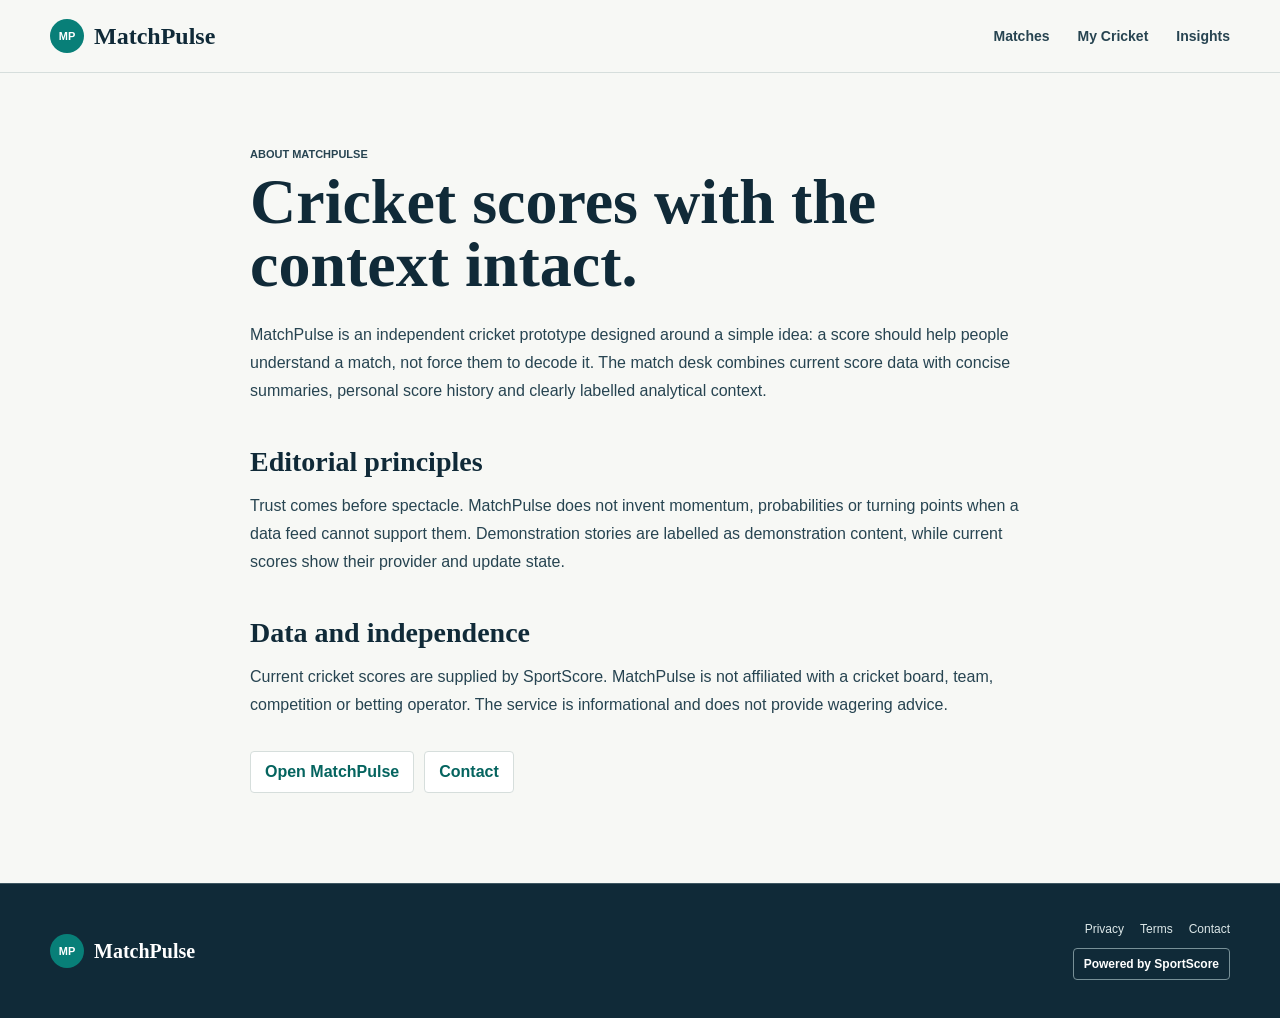
==== about.html @ f9ac2385 "Add retention features and SEO foundation" ====
<!doctype html>
<html lang="en">
<head>
  <meta charset="utf-8">
  <meta name="viewport" content="width=device-width, initial-scale=1">
  <meta name="description" content="Learn why MatchPulse combines cricket scores with concise, evidence-based match context.">
  <meta name="robots" content="index, follow">
  <link rel="canonical" href="https://pnkj2021.github.io/matchpulse/about.html">
  <link rel="icon" href="assets/favicon.svg" type="image/svg+xml">
  <link rel="stylesheet" href="css/style.css">
  <title>About MatchPulse | Cricket Scores With Context</title>
</head>
<body>
  <a class="skip-link" href="#main-content">Skip to main content</a>
  <header class="site-header">
    <div class="header-inner">
      <a class="brand" href="index.html" aria-label="MatchPulse home"><span class="brand-mark" aria-hidden="true">MP</span><span>MatchPulse</span></a>
      <nav class="primary-nav" aria-label="Primary navigation"><a href="index.html#matches">Matches</a><a href="index.html#my-cricket">My Cricket</a><a href="index.html#insights">Insights</a></nav>
    </div>
  </header>
  <main class="legal-main" id="main-content">
    <p class="eyebrow">About MatchPulse</p>
    <h1>Cricket scores with the context intact.</h1>
    <p>MatchPulse is an independent cricket prototype designed around a simple idea: a score should help people understand a match, not force them to decode it. The match desk combines current score data with concise summaries, personal score history and clearly labelled analytical context.</p>
    <h2>Editorial principles</h2>
    <p>Trust comes before spectacle. MatchPulse does not invent momentum, probabilities or turning points when a data feed cannot support them. Demonstration stories are labelled as demonstration content, while current scores show their provider and update state.</p>
    <h2>Data and independence</h2>
    <p>Current cricket scores are supplied by SportScore. MatchPulse is not affiliated with a cricket board, team, competition or betting operator. The service is informational and does not provide wagering advice.</p>
    <div class="legal-actions"><a href="index.html">Open MatchPulse</a><a href="contact.html">Contact</a></div>
  </main>
  <footer class="site-footer"><a class="brand footer-brand" href="index.html"><span class="brand-mark" aria-hidden="true">MP</span><span>MatchPulse</span></a><div class="footer-copy"><nav class="footer-links" aria-label="Legal and information"><a href="privacy.html">Privacy</a><a href="terms.html">Terms</a><a href="contact.html">Contact</a></nav><a class="sportscore-credit" href="https://sportscore.com/" rel="dofollow">Powered by SportScore</a></div></footer>
</body>
</html>
---- css/style.css ----
:root {
  --navy: #102a38;
  --navy-soft: #274451;
  --teal: #087f78;
  --teal-dark: #05645f;
  --teal-pale: #dff2ef;
  --orange: #f06427;
  --paper: #f7f8f5;
  --white: #ffffff;
  --line: #d6dedc;
  --muted: #66777d;
  --focus: #0b6fba;
  --shadow: 0 12px 36px rgba(16, 42, 56, 0.08);
  font-family: "DM Sans", Arial, sans-serif;
  color: var(--navy);
  background: var(--paper);
  scroll-behavior: smooth;
}

* { box-sizing: border-box; }
html { scroll-padding-top: 88px; }
body { margin: 0; overflow-x: hidden; background: var(--paper); color: var(--navy); }
button, input { font: inherit; }
button, a { -webkit-tap-highlight-color: transparent; }
a { color: inherit; }
button { color: inherit; }
:focus-visible { outline: 3px solid var(--focus); outline-offset: 3px; }
[hidden] { display: none !important; }
.skip-link { position: fixed; top: -80px; left: 16px; z-index: 100; padding: 12px 16px; background: var(--navy); color: white; }
.skip-link:focus { top: 12px; }

.site-header { position: sticky; top: 0; z-index: 20; border-bottom: 1px solid var(--line); background: rgba(247, 248, 245, 0.96); backdrop-filter: blur(14px); }
.header-inner { width: min(1180px, calc(100% - 40px)); min-height: 72px; margin: auto; display: flex; align-items: center; gap: 36px; }
.brand { display: inline-flex; align-items: center; gap: 10px; font-family: "Newsreader", Georgia, serif; font-size: 24px; font-weight: 700; text-decoration: none; white-space: nowrap; }
.brand-mark { display: grid; width: 34px; height: 34px; place-items: center; border-radius: 50%; background: var(--teal); color: white; font-family: "DM Sans", Arial, sans-serif; font-size: 11px; font-weight: 700; }
.primary-nav { display: flex; gap: 28px; margin-left: auto; }
.primary-nav a, .mobile-nav a { color: var(--navy-soft); font-size: 14px; font-weight: 600; text-decoration: none; }
.primary-nav a:hover { color: var(--teal); }
.header-actions { display: flex; align-items: center; gap: 16px; }
.demo-label { display: inline-flex; align-items: center; min-height: 28px; padding: 5px 10px; border: 1px solid #a4b4b2; border-radius: 3px; color: var(--navy-soft); font-size: 11px; font-weight: 700; letter-spacing: 0; text-transform: uppercase; }
.menu-button { display: none; }
.mobile-nav { padding: 0 20px 18px; }
.mobile-nav a { display: block; padding: 10px 0; }

main > section { width: min(1180px, calc(100% - 40px)); margin-inline: auto; }
.match-strip { padding: 58px 0 40px; }
.section-heading { display: flex; align-items: end; justify-content: space-between; gap: 28px; margin-bottom: 24px; }
.compact-heading { align-items: start; }
.eyebrow { margin: 0 0 7px; color: var(--teal-dark); font-size: 11px; font-weight: 700; letter-spacing: 0; text-transform: uppercase; }
h1, h2, h3, p { overflow-wrap: break-word; }
h1, h2, h3 { margin-top: 0; font-family: "Newsreader", Georgia, serif; letter-spacing: 0; }
h1 { max-width: 720px; margin-bottom: 0; font-size: clamp(38px, 5vw, 64px); line-height: 0.98; }
h2 { margin-bottom: 0; font-size: 38px; line-height: 1.05; }
h3 { margin-bottom: 12px; font-size: 25px; line-height: 1.1; }
.section-intro { max-width: 390px; margin: 8px 0 0; color: var(--muted); line-height: 1.65; }
.data-toolbar { display: flex; min-height: 38px; align-items: center; justify-content: space-between; gap: 16px; margin: -8px 0 14px; }
.data-status { margin: 0; color: var(--muted); font-size: 12px; }
.refresh-button { min-height: 36px; padding: 7px 12px; border: 1px solid var(--line); border-radius: 3px; background: var(--white); color: var(--navy); font-weight: 700; cursor: pointer; }
.refresh-button:hover { border-color: var(--teal); color: var(--teal-dark); }
.refresh-button:disabled { cursor: wait; opacity: .58; }

.match-list { display: grid; grid-template-columns: repeat(3, 1fr); gap: 12px; }
.match-card { position: relative; min-width: 0; padding: 18px; border: 1px solid var(--line); border-radius: 6px; background: var(--white); text-align: left; cursor: pointer; transition: border-color 160ms ease, transform 160ms ease; }
.match-card:hover { border-color: var(--teal); transform: translateY(-2px); }
.match-card[aria-current="true"] { border-color: var(--teal); box-shadow: inset 0 -3px var(--teal); }
.card-top { display: flex; align-items: center; justify-content: space-between; gap: 8px; margin-bottom: 18px; }
.card-series { overflow: hidden; color: var(--muted); font-size: 11px; font-weight: 600; text-overflow: ellipsis; white-space: nowrap; }
.mini-status, .status-pill { display: inline-flex; align-items: center; gap: 6px; font-size: 11px; font-weight: 700; text-transform: uppercase; }
.mini-status.live, .status-pill.live { color: #b53d0a; }
.mini-status.live::before, .status-pill.live::before { width: 7px; height: 7px; border-radius: 50%; background: var(--orange); content: ""; }
.mini-status.live::before, .status-pill.live::before { animation: status-pulse 1.8s ease-out infinite; }
.card-teams { display: grid; gap: 10px; }
.card-team { display: flex; align-items: center; justify-content: space-between; gap: 12px; font-size: 14px; font-weight: 700; }
.card-score { font-variant-numeric: tabular-nums; }
.card-result { min-height: 38px; margin: 16px 0 0; color: var(--muted); font-size: 12px; line-height: 1.45; }

.featured { display: grid; grid-template-columns: minmax(0, 2fr) minmax(260px, .72fr); width: 100%; max-width: none; background: var(--navy); color: white; }
.featured-main { min-width: 0; padding: 50px max(36px, calc((100vw - 1180px) / 2)); padding-right: 56px; }
.featured-meta { display: flex; flex-wrap: wrap; align-items: center; gap: 9px; margin-bottom: 36px; color: #c7d2d5; font-size: 12px; }
.scoreboard { display: grid; gap: 26px; }
.score-team { display: grid; grid-template-columns: minmax(120px, 1fr) auto; align-items: baseline; gap: 20px; }
.team-name { font-family: "Newsreader", Georgia, serif; font-size: clamp(30px, 4vw, 48px); font-weight: 600; }
.team-score { font-size: clamp(30px, 4vw, 46px); font-weight: 700; font-variant-numeric: tabular-nums; white-space: nowrap; }
.team-score small { color: #aabcc1; font-size: 14px; font-weight: 500; }
.match-state { margin: 30px 0 5px; color: #e8efef; font-size: 17px; font-weight: 600; }
.demo-note { margin: 0; color: #aabcc1; font-size: 11px; }
.score-actions { display: flex; gap: 10px; margin-top: 30px; }
.primary-button, .secondary-button, .close-button, .share-button { min-height: 44px; padding: 10px 18px; border-radius: 4px; font-weight: 700; cursor: pointer; }
.primary-button { border: 1px solid var(--teal-pale); background: var(--teal-pale); color: var(--navy); }
.secondary-button { border: 1px solid #789097; background: transparent; color: white; }
.secondary-button[aria-pressed="true"] { border-color: var(--teal-pale); background: var(--teal); }
.context-rail { display: flex; flex-direction: column; justify-content: center; padding: 42px; border-left: 1px solid #3a515d; background: #183744; }
.context-rail .eyebrow { color: #75d3ca; }
.pulse-score { display: flex; align-items: baseline; gap: 5px; margin: 16px 0 18px; }
.pulse-score strong { font-family: "Newsreader", Georgia, serif; font-size: 74px; line-height: .8; }
.pulse-score span { color: #aabcc1; font-size: 13px; }
.context-rail h2 { font-size: 25px; }
.context-rail > p:last-child { margin: 14px 0 0; color: #bdcbce; font-size: 14px; line-height: 1.6; }

.catch-up-panel { position: relative; display: grid; grid-template-columns: .65fr 1.35fr auto; align-items: start; gap: 44px; width: 100%; max-width: none; padding: 34px max(36px, calc((100vw - 1180px) / 2)); background: var(--teal-pale); border-bottom: 1px solid #b5dcd7; }
.catch-up-panel h2 { font-size: 30px; }
.catch-up-copy p { margin: 0 0 8px; line-height: 1.55; }
.catch-up-copy strong { color: var(--teal-dark); }
.close-button { border: 1px solid #8aa8a5; background: transparent; }
.share-button { border: 1px solid var(--navy); background: var(--navy); color: white; }
.catch-up-actions { display: grid; min-width: 132px; gap: 8px; }
.action-status { min-height: 18px; color: var(--muted); font-size: 11px; }

.my-cricket-section, .insights-section, .timeline-section, .news-section, .guide-section, .faq-section { padding-block: 76px; }
.my-cricket-section { border-bottom: 1px solid var(--line); }
.followed-teams { display: flex; min-height: 38px; flex-wrap: wrap; gap: 8px; margin: -8px 0 26px; }
.team-follow-chip, .quick-follow-button { min-height: 34px; padding: 6px 10px; border: 1px solid var(--line); border-radius: 3px; background: white; cursor: pointer; }
.team-follow-chip { color: var(--teal-dark); font-weight: 700; }
.team-follow-chip span { margin-left: 6px; color: var(--muted); }
.quick-follow-button:hover, .team-follow-chip:hover { border-color: var(--teal); }
.alert-toggle { display: inline-flex; min-height: 40px; align-items: center; gap: 10px; cursor: pointer; font-weight: 700; }
.alert-toggle input { position: relative; width: 42px; height: 22px; margin: 0; appearance: none; border: 1px solid #91a4a2; border-radius: 11px; background: #dce4e2; cursor: pointer; transition: background 160ms ease; }
.alert-toggle input::before { position: absolute; top: 3px; left: 3px; width: 14px; height: 14px; border-radius: 50%; background: white; box-shadow: 0 1px 3px rgba(16, 42, 56, .24); content: ""; transition: transform 160ms ease; }
.alert-toggle input:checked { border-color: var(--teal); background: var(--teal); }
.alert-toggle input:checked::before { transform: translateX(20px); }
.my-cricket-grid { display: grid; grid-template-columns: 1fr 1fr; gap: 44px; }
.briefing-panel, .since-panel { padding-top: 22px; border-top: 3px solid var(--navy); }
.briefing-panel h3, .since-panel h3 { font-size: 25px; }
.briefing-match { display: grid; width: 100%; grid-template-columns: 1fr auto; gap: 6px 18px; padding: 14px 0; border: 0; border-bottom: 1px solid var(--line); background: transparent; text-align: left; cursor: pointer; }
.briefing-match:hover strong { color: var(--teal-dark); }
.briefing-match strong { font-size: 14px; }
.briefing-match span { color: var(--muted); font-size: 12px; }
.briefing-match .briefing-score { grid-row: 1 / 3; grid-column: 2; align-self: center; color: var(--navy); font-size: 13px; font-weight: 700; }
.personal-empty, .since-copy { color: var(--muted); line-height: 1.65; }
.quick-follow-list { display: flex; flex-wrap: wrap; gap: 8px; margin-top: 16px; }
.since-match { margin: 0 0 8px; font-weight: 700; }
.alert-status { margin: 16px 0 0; }
.insight-grid { display: grid; grid-template-columns: 1.5fr .8fr; gap: 18px; }
.momentum-panel, .turning-point-panel { border-top: 3px solid var(--navy); padding-top: 22px; }
.turning-point-panel { padding: 24px; border: 0; border-radius: 6px; background: var(--white); box-shadow: var(--shadow); }
.panel-heading { display: flex; justify-content: space-between; gap: 16px; }
.momentum-key { display: flex; align-items: center; gap: 7px; color: var(--muted); font-size: 11px; }
.momentum-key i { width: 14px; height: 3px; background: var(--teal); }
.mode-switch { display: flex; padding: 3px; border: 1px solid var(--line); border-radius: 5px; background: white; }
.mode-switch button { min-width: 84px; min-height: 36px; padding: 7px 12px; border: 0; border-radius: 3px; background: transparent; cursor: pointer; }
.mode-switch button[aria-pressed="true"] { background: var(--navy); color: white; }
.momentum-chart { display: grid; grid-template-columns: repeat(12, 1fr); align-items: center; gap: 5px; min-height: 230px; padding: 25px 10px; border-block: 1px solid var(--line); }
.momentum-bar { position: relative; display: flex; align-items: center; height: 180px; }
.momentum-bar::before { position: absolute; left: 0; right: 0; top: 50%; height: 1px; background: #b9c6c4; content: ""; }
.momentum-fill { position: absolute; left: 12%; right: 12%; height: var(--height); border-radius: 2px; background: var(--teal); }
.momentum-fill.positive { bottom: 50%; }
.momentum-fill.negative { top: 50%; background: var(--orange); }
.momentum-label { position: absolute; bottom: -22px; left: 50%; color: var(--muted); font-size: 9px; transform: translateX(-50%); }
.chart-caption { color: var(--muted); font-size: 13px; line-height: 1.55; }
.turning-over { display: inline-block; margin: 9px 0 20px; padding: 5px 8px; background: var(--teal-pale); color: var(--teal-dark); font-size: 11px; font-weight: 700; }
.turning-point-panel > p:last-of-type { color: var(--muted); line-height: 1.6; }
.impact-stats { display: grid; grid-template-columns: repeat(2, 1fr); gap: 18px; margin: 28px 0 0; padding-top: 20px; border-top: 1px solid var(--line); }
.impact-stats div { display: grid; gap: 4px; }
.impact-stats dt { color: var(--muted); font-size: 10px; text-transform: uppercase; }
.impact-stats dd { margin: 0; font-size: 18px; font-weight: 700; }

.timeline-section { width: 100%; max-width: none; padding-inline: max(20px, calc((100vw - 1180px) / 2)); background: #edf1ef; }
.timeline { display: grid; grid-template-columns: repeat(5, 1fr); margin: 38px 0 0; padding: 0; list-style: none; }
.timeline-item { position: relative; padding: 30px 24px 0 0; border-top: 2px solid #a5b7b4; }
.timeline-item::before { position: absolute; top: -7px; left: 0; width: 12px; height: 12px; border: 2px solid var(--paper); border-radius: 50%; background: var(--teal); content: ""; }
.timeline-over { color: var(--teal-dark); font-size: 11px; font-weight: 700; }
.timeline-item h3 { margin: 9px 0 7px; font-family: "DM Sans", Arial, sans-serif; font-size: 14px; }
.timeline-item p { margin: 0; color: var(--muted); font-size: 12px; line-height: 1.5; }

.news-filters { display: flex; flex-wrap: wrap; gap: 8px; margin-bottom: 24px; }
.news-filters button { min-height: 36px; padding: 7px 14px; border: 1px solid var(--line); border-radius: 3px; background: white; cursor: pointer; }
.news-filters button[aria-pressed="true"] { border-color: var(--navy); background: var(--navy); color: white; }
.news-grid { display: grid; grid-template-columns: repeat(3, 1fr); border-top: 1px solid var(--line); }
.news-card { padding: 24px 24px 24px 0; border-bottom: 1px solid var(--line); }
.news-card:not(:nth-child(3n + 1)) { padding-left: 24px; border-left: 1px solid var(--line); }
.news-meta { display: flex; justify-content: space-between; gap: 8px; color: var(--muted); font-size: 10px; text-transform: uppercase; }
.news-card h3 { margin: 38px 0 10px; font-size: 23px; }
.news-card p { margin: 0; color: var(--muted); font-size: 13px; line-height: 1.55; }
.team-tag { color: var(--teal-dark); font-weight: 700; }

.guide-section { border-top: 1px solid var(--line); }
.guide-lead { display: grid; grid-template-columns: .75fr 1.25fr; gap: 40px; margin-bottom: 48px; }
.guide-lead .eyebrow { grid-column: 1 / -1; margin-bottom: -24px; }
.guide-lead h2 { max-width: 540px; }
.guide-lead > p:last-child { margin: 0; color: var(--navy-soft); font-size: 17px; line-height: 1.75; }
.guide-columns { display: grid; grid-template-columns: repeat(3, 1fr); gap: 32px; }
.guide-columns article { padding-top: 20px; border-top: 3px solid var(--teal); }
.guide-columns h3 { font-size: 23px; }
.guide-columns p { color: var(--muted); font-size: 14px; line-height: 1.75; }
.faq-section { padding-top: 20px; }
.faq-section details { border-top: 1px solid var(--line); }
.faq-section details:last-child { border-bottom: 1px solid var(--line); }
.faq-section summary { padding: 20px 40px 20px 0; font-family: "Newsreader", Georgia, serif; font-size: 21px; font-weight: 700; cursor: pointer; }
.faq-section details p { max-width: 760px; margin: -4px 0 22px; color: var(--muted); line-height: 1.65; }

.site-footer { display: flex; align-items: center; justify-content: space-between; gap: 30px; padding: 38px max(20px, calc((100vw - 1180px) / 2)); border-top: 1px solid #3d5661; background: var(--navy); color: white; }
.footer-brand { font-size: 20px; }
.site-footer p { max-width: 550px; margin: 0; color: #aabcc1; font-size: 12px; text-align: right; }
.footer-copy { display: flex; align-items: flex-end; flex-direction: column; justify-content: flex-end; gap: 12px; }
.footer-links { display: flex; flex-wrap: wrap; justify-content: flex-end; gap: 16px; }
.footer-links a { color: #dce7e8; font-size: 12px; text-decoration: none; }
.footer-links a:hover { color: white; text-decoration: underline; }
.sportscore-credit { display: inline-flex; min-height: 32px; align-items: center; padding: 6px 10px; border: 1px solid #789097; border-radius: 4px; color: white; font-size: 12px; font-weight: 700; text-decoration: none; white-space: nowrap; }
.sportscore-credit:hover { border-color: var(--teal-pale); background: var(--teal-dark); }

.legal-main { width: min(780px, calc(100% - 40px)); min-height: calc(100vh - 210px); margin: auto; padding: 72px 0 90px; }
.legal-main h1 { margin-bottom: 24px; font-size: clamp(42px, 6vw, 64px); }
.legal-main h2 { margin: 42px 0 14px; font-size: 28px; }
.legal-main p, .legal-main li { color: var(--navy-soft); line-height: 1.75; }
.legal-main a { color: var(--teal-dark); }
.legal-main ul { padding-left: 22px; }
.legal-updated { color: var(--muted); font-size: 12px; }
.legal-actions { display: flex; flex-wrap: wrap; gap: 10px; margin-top: 32px; }
.legal-actions a { display: inline-flex; min-height: 42px; align-items: center; padding: 8px 14px; border: 1px solid var(--line); border-radius: 4px; background: white; font-weight: 700; text-decoration: none; }

@keyframes status-pulse {
  0% { box-shadow: 0 0 0 0 rgba(240, 100, 39, .48); }
  70%, 100% { box-shadow: 0 0 0 7px rgba(240, 100, 39, 0); }
}

@media (max-width: 820px) {
  .header-inner { width: min(100% - 32px, 1180px); min-height: 64px; }
  .primary-nav, .header-actions .demo-label { display: none; }
  .header-actions { margin-left: auto; }
  .menu-button { display: inline-flex; min-height: 38px; align-items: center; padding: 8px 10px; border: 1px solid var(--line); border-radius: 3px; background: white; }
  main > section { width: min(100% - 32px, 1180px); }
  .match-strip { padding-top: 40px; }
  .compact-heading, .section-heading { align-items: start; flex-direction: column; }
  h1 { font-size: 43px; }
  h2 { font-size: 32px; }
  .match-list { display: flex; width: calc(100% + 16px); gap: 10px; overflow-x: auto; padding: 2px 16px 14px 2px; scroll-snap-type: x mandatory; }
  .match-card { flex: 0 0 78vw; scroll-snap-align: start; }
  .data-toolbar { align-items: flex-start; }
  .featured { grid-template-columns: 1fr; }
  .featured-main { padding: 38px 20px; }
  .scoreboard, .score-team, .featured-meta { min-width: 0; }
  .team-name, .team-score { overflow-wrap: anywhere; }
  .context-rail { padding: 32px 20px; border-top: 1px solid #3a515d; border-left: 0; }
  .score-team { align-items: end; }
  .team-name { font-size: 30px; }
  .team-score { font-size: 27px; text-align: right; }
  .catch-up-panel { grid-template-columns: 1fr; gap: 18px; padding: 28px 20px; }
  .close-button { justify-self: start; }
  .my-cricket-section, .insights-section, .timeline-section, .news-section, .guide-section, .faq-section { padding-block: 56px; }
  .my-cricket-grid, .guide-lead, .guide-columns { grid-template-columns: 1fr; }
  .guide-lead .eyebrow { grid-column: 1; margin-bottom: -20px; }
  .insight-grid { grid-template-columns: 1fr; gap: 36px; }
  .timeline { grid-template-columns: 1fr; }
  .timeline-item { padding: 0 0 28px 30px; border-top: 0; border-left: 2px solid #a5b7b4; }
  .timeline-item::before { top: 0; left: -7px; }
  .news-grid { grid-template-columns: 1fr; }
  .news-card, .news-card:not(:nth-child(3n + 1)) { padding: 22px 0; border-left: 0; }
  .news-card h3 { margin-top: 24px; }
  .site-footer { align-items: start; flex-direction: column; }
  .footer-copy { align-items: flex-start; }
  .footer-links { justify-content: flex-start; }
  .site-footer p { text-align: left; }
}

@media (max-width: 430px) {
  h1 { font-size: 38px; }
  .score-actions { align-items: stretch; flex-direction: column; }
  .score-team { grid-template-columns: 1fr; gap: 3px; }
  .team-score { text-align: left; }
  .mode-switch { width: 100%; }
  .mode-switch button { flex: 1; }
  .momentum-chart { gap: 3px; padding-inline: 0; }
}

@media (prefers-reduced-motion: reduce) {
  *, *::before, *::after { scroll-behavior: auto !important; transition-duration: 0.01ms !important; animation-duration: 0.01ms !important; animation-iteration-count: 1 !important; }
}
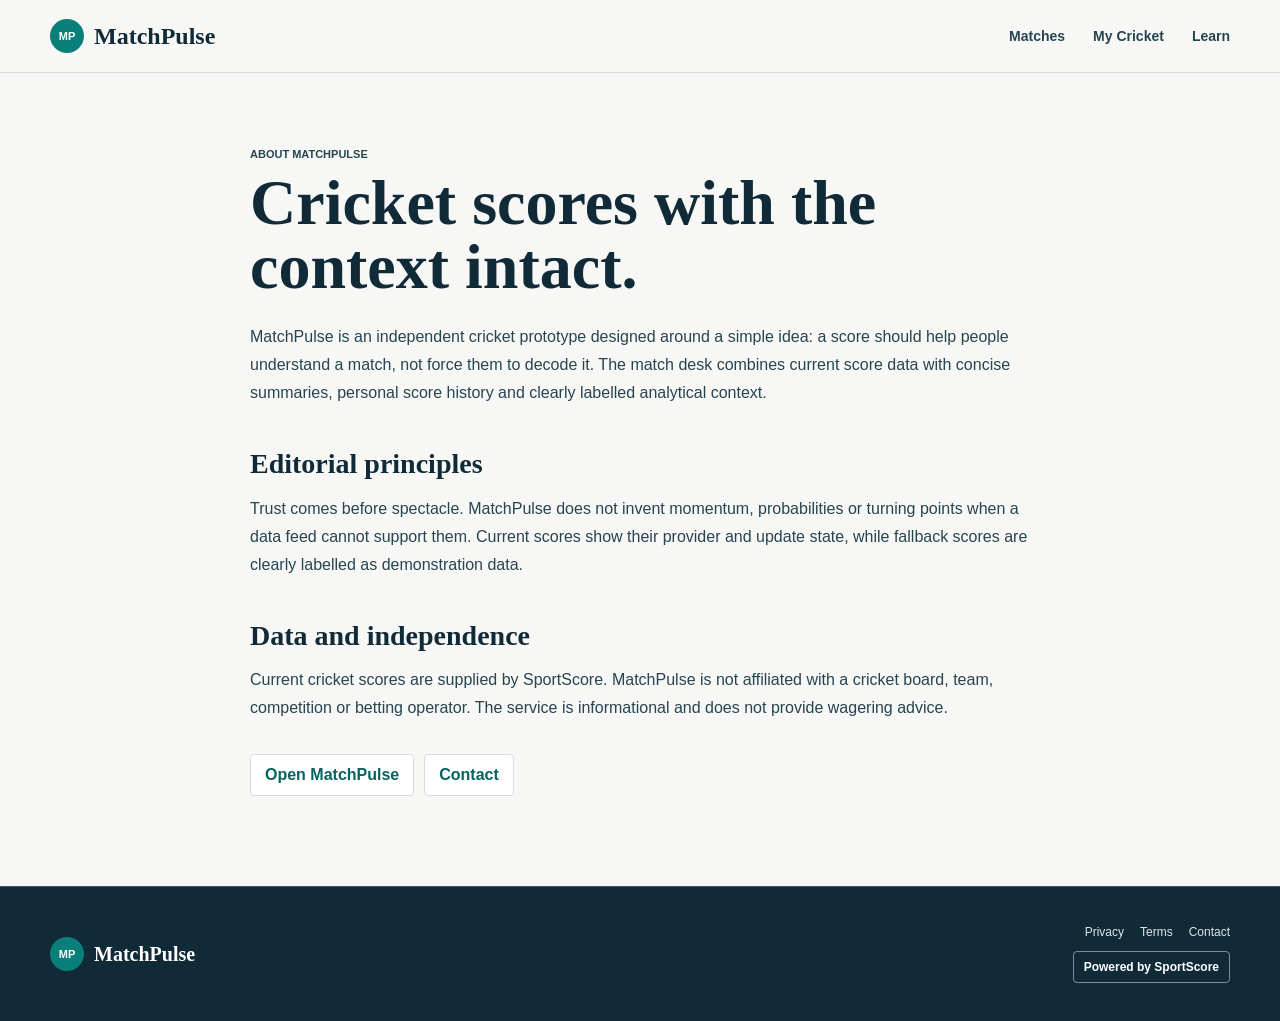
==== commit 4dba17ae: "Simplify MatchPulse match experience" ====
--- a/about.html
+++ b/about.html
@@ -15,7 +15,7 @@
   <header class="site-header">
     <div class="header-inner">
       <a class="brand" href="index.html" aria-label="MatchPulse home"><span class="brand-mark" aria-hidden="true">MP</span><span>MatchPulse</span></a>
-      <nav class="primary-nav" aria-label="Primary navigation"><a href="index.html#matches">Matches</a><a href="index.html#my-cricket">My Cricket</a><a href="index.html#insights">Insights</a></nav>
+      <nav class="primary-nav" aria-label="Primary navigation"><a href="index.html#matches">Matches</a><a href="index.html#my-cricket">My Cricket</a><a href="learn.html">Learn</a></nav>
     </div>
   </header>
   <main class="legal-main" id="main-content">
@@ -23,7 +23,7 @@
     <h1>Cricket scores with the context intact.</h1>
     <p>MatchPulse is an independent cricket prototype designed around a simple idea: a score should help people understand a match, not force them to decode it. The match desk combines current score data with concise summaries, personal score history and clearly labelled analytical context.</p>
     <h2>Editorial principles</h2>
-    <p>Trust comes before spectacle. MatchPulse does not invent momentum, probabilities or turning points when a data feed cannot support them. Demonstration stories are labelled as demonstration content, while current scores show their provider and update state.</p>
+    <p>Trust comes before spectacle. MatchPulse does not invent momentum, probabilities or turning points when a data feed cannot support them. Current scores show their provider and update state, while fallback scores are clearly labelled as demonstration data.</p>
     <h2>Data and independence</h2>
     <p>Current cricket scores are supplied by SportScore. MatchPulse is not affiliated with a cricket board, team, competition or betting operator. The service is informational and does not provide wagering advice.</p>
     <div class="legal-actions"><a href="index.html">Open MatchPulse</a><a href="contact.html">Contact</a></div>
--- a/css/style.css
+++ b/css/style.css
@@ -43,13 +43,13 @@
 .mobile-nav a { display: block; padding: 10px 0; }
 
 main > section { width: min(1180px, calc(100% - 40px)); margin-inline: auto; }
-.match-strip { padding: 58px 0 40px; }
+.match-strip { padding: 48px 0 34px; }
 .section-heading { display: flex; align-items: end; justify-content: space-between; gap: 28px; margin-bottom: 24px; }
 .compact-heading { align-items: start; }
 .eyebrow { margin: 0 0 7px; color: var(--teal-dark); font-size: 11px; font-weight: 700; letter-spacing: 0; text-transform: uppercase; }
 h1, h2, h3, p { overflow-wrap: break-word; }
 h1, h2, h3 { margin-top: 0; font-family: "Newsreader", Georgia, serif; letter-spacing: 0; }
-h1 { max-width: 720px; margin-bottom: 0; font-size: clamp(38px, 5vw, 64px); line-height: 0.98; }
+h1 { max-width: 720px; margin-bottom: 0; font-size: clamp(38px, 5vw, 58px); line-height: 1; }
 h2 { margin-bottom: 0; font-size: 38px; line-height: 1.05; }
 h3 { margin-bottom: 12px; font-size: 25px; line-height: 1.1; }
 .section-intro { max-width: 390px; margin: 8px 0 0; color: var(--muted); line-height: 1.65; }
@@ -59,7 +59,7 @@
 .refresh-button:hover { border-color: var(--teal); color: var(--teal-dark); }
 .refresh-button:disabled { cursor: wait; opacity: .58; }
 
-.match-list { display: grid; grid-template-columns: repeat(3, 1fr); gap: 12px; }
+.match-list { display: grid; grid-template-columns: repeat(4, 1fr); gap: 12px; }
 .match-card { position: relative; min-width: 0; padding: 18px; border: 1px solid var(--line); border-radius: 6px; background: var(--white); text-align: left; cursor: pointer; transition: border-color 160ms ease, transform 160ms ease; }
 .match-card:hover { border-color: var(--teal); transform: translateY(-2px); }
 .match-card[aria-current="true"] { border-color: var(--teal); box-shadow: inset 0 -3px var(--teal); }
@@ -71,14 +71,20 @@
 .mini-status.live::before, .status-pill.live::before { animation: status-pulse 1.8s ease-out infinite; }
 .card-teams { display: grid; gap: 10px; }
 .card-team { display: flex; align-items: center; justify-content: space-between; gap: 12px; font-size: 14px; font-weight: 700; }
+.card-team-name { display: inline-flex; min-width: 0; align-items: center; gap: 8px; }
+.team-mark { display: grid; flex: 0 0 24px; width: 24px; height: 24px; place-items: center; overflow: hidden; border: 1px solid var(--line); border-radius: 50%; background: var(--paper); color: var(--muted); font-size: 8px; }
+.team-mark img { width: 100%; height: 100%; object-fit: contain; }
 .card-score { font-variant-numeric: tabular-nums; }
 .card-result { min-height: 38px; margin: 16px 0 0; color: var(--muted); font-size: 12px; line-height: 1.45; }
 
-.featured { display: grid; grid-template-columns: minmax(0, 2fr) minmax(260px, .72fr); width: 100%; max-width: none; background: var(--navy); color: white; }
-.featured-main { min-width: 0; padding: 50px max(36px, calc((100vw - 1180px) / 2)); padding-right: 56px; }
+.featured { display: grid; grid-template-columns: 1fr; width: 100%; max-width: none; background: var(--navy); color: white; }
+.featured-main { min-width: 0; padding: 46px max(36px, calc((100vw - 1180px) / 2)); }
 .featured-meta { display: flex; flex-wrap: wrap; align-items: center; gap: 9px; margin-bottom: 36px; color: #c7d2d5; font-size: 12px; }
 .scoreboard { display: grid; gap: 26px; }
 .score-team { display: grid; grid-template-columns: minmax(120px, 1fr) auto; align-items: baseline; gap: 20px; }
+.team-identity { display: flex; min-width: 0; align-items: center; gap: 16px; }
+.score-team-mark { display: grid; flex: 0 0 48px; width: 48px; height: 48px; place-items: center; overflow: hidden; border: 1px solid #49626c; border-radius: 50%; background: white; color: var(--navy-soft); font-size: 11px; font-weight: 700; }
+.score-team-mark img { width: 100%; height: 100%; object-fit: contain; }
 .team-name { font-family: "Newsreader", Georgia, serif; font-size: clamp(30px, 4vw, 48px); font-weight: 600; }
 .team-score { font-size: clamp(30px, 4vw, 46px); font-weight: 700; font-variant-numeric: tabular-nums; white-space: nowrap; }
 .team-score small { color: #aabcc1; font-size: 14px; font-weight: 500; }
@@ -226,13 +232,13 @@
   .match-list { display: flex; width: calc(100% + 16px); gap: 10px; overflow-x: auto; padding: 2px 16px 14px 2px; scroll-snap-type: x mandatory; }
   .match-card { flex: 0 0 78vw; scroll-snap-align: start; }
   .data-toolbar { align-items: flex-start; }
-  .featured { grid-template-columns: 1fr; }
   .featured-main { padding: 38px 20px; }
   .scoreboard, .score-team, .featured-meta { min-width: 0; }
   .team-name, .team-score { overflow-wrap: anywhere; }
   .context-rail { padding: 32px 20px; border-top: 1px solid #3a515d; border-left: 0; }
   .score-team { align-items: end; }
   .team-name { font-size: 30px; }
+  .score-team-mark { flex-basis: 40px; width: 40px; height: 40px; }
   .team-score { font-size: 27px; text-align: right; }
   .catch-up-panel { grid-template-columns: 1fr; gap: 18px; padding: 28px 20px; }
   .close-button { justify-self: start; }
